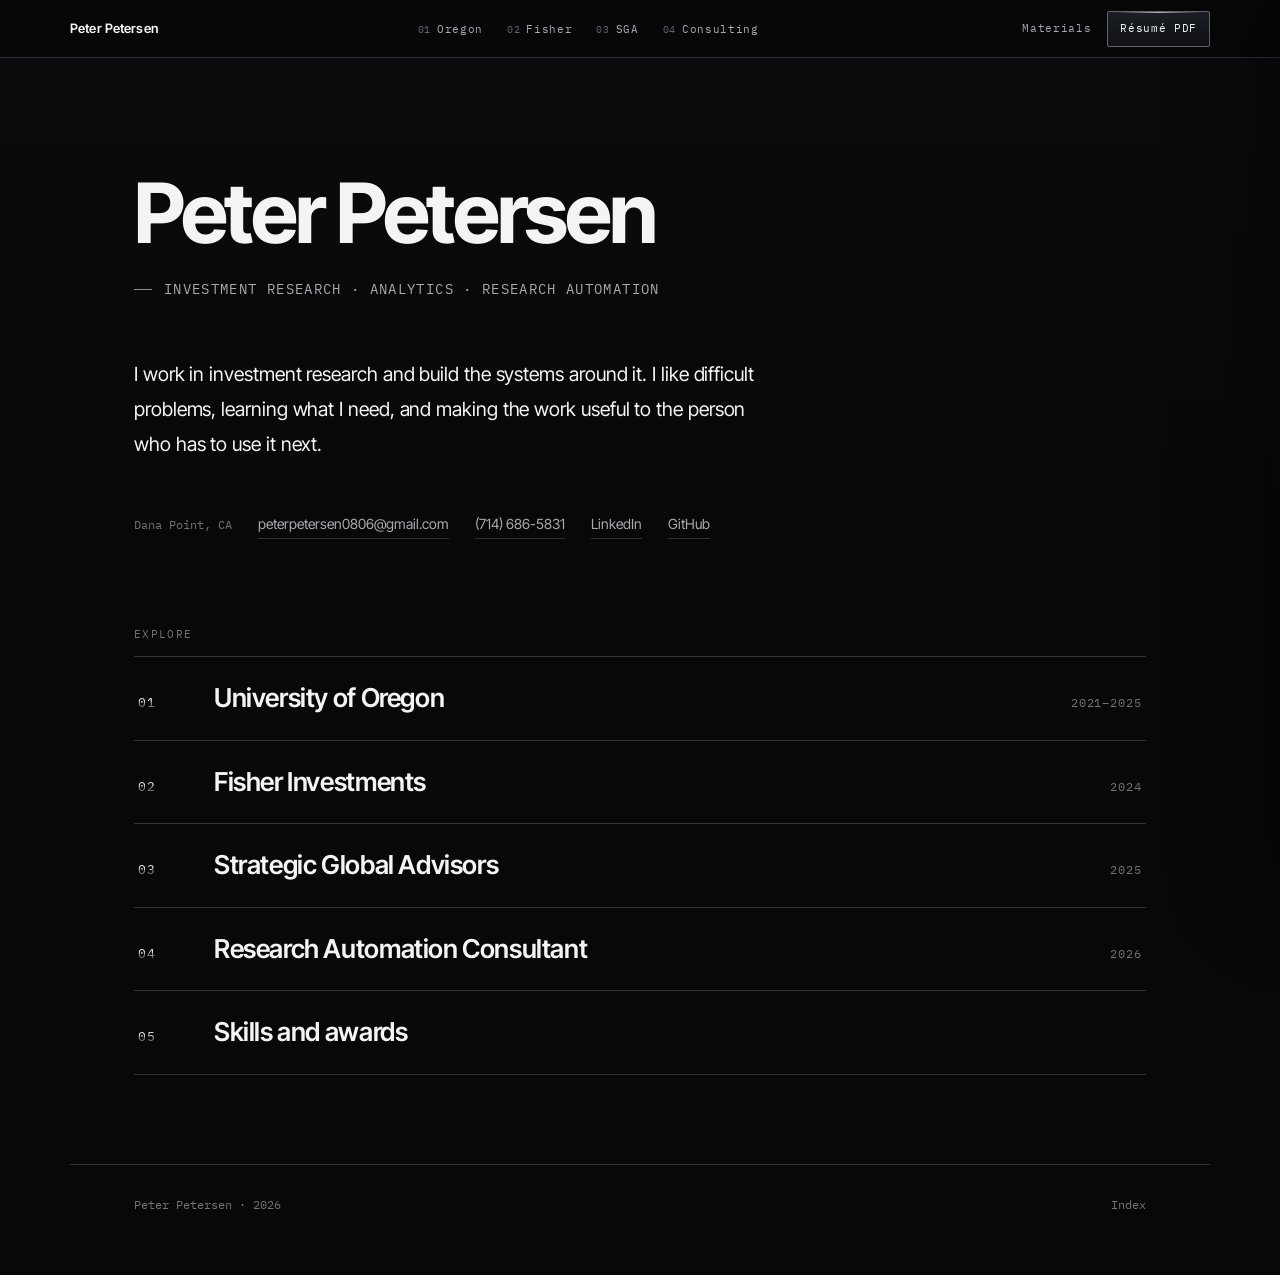
==== site/index.html @ aee50c54 "Publish public portfolio site with GitHub Pages deploy workflow Public repo contains only the served" ====
<!doctype html>
<html lang="en">
<head>
  <meta charset="utf-8">
  <meta name="viewport" content="width=device-width, initial-scale=1">
  <meta name="color-scheme" content="dark">
  <meta name="description" content="Investment research, analytics, and research automation.">
  <meta property="og:title" content="Peter Petersen · Résumé &amp; Portfolio">
  <meta property="og:description" content="Investment research, analytics, and research automation.">
  <meta property="og:type" content="website">
  <link rel="icon" href="data:image/svg+xml,%3Csvg xmlns='http://www.w3.org/2000/svg' viewBox='0 0 32 32'%3E%3Crect width='32' height='32' rx='6' fill='%23070809'/%3E%3Crect x='0' y='0' width='32' height='1' fill='%23e9ecef' opacity='.55'/%3E%3Ctext x='16' y='21.5' font-family='Helvetica,Arial,sans-serif' font-size='13' font-weight='700' letter-spacing='.5' fill='%23e9ecef' text-anchor='middle'%3EPP%3C/text%3E%3C/svg%3E">
  <title>Peter Petersen · Résumé &amp; Portfolio</title>
  <link rel="preload" href="assets/fonts/InterTight-400.ttf" as="font" type="font/ttf" crossorigin>
  <link rel="preload" href="assets/fonts/InterTight-700.ttf" as="font" type="font/ttf" crossorigin>
  <link rel="stylesheet" href="css/tokens.css?v=2.4">
  <link rel="stylesheet" href="css/base.css?v=2.4">
  <link rel="stylesheet" href="css/components.css?v=2.4">
  <link rel="stylesheet" href="css/responsive.css?v=2.4">
</head>
<body>
  <a class="skip-link" href="#main">Skip to content</a>

  <header class="site-header" id="siteHeader">
    <a class="site-header__name" href="#top" aria-label="Peter Petersen, back to top"><span class="label-full">Peter Petersen</span><span class="label-short" aria-hidden="true">PP</span></a>
    <nav class="site-nav" aria-label="Primary navigation" id="siteNav"></nav>
    <div class="site-header__actions">
      <button class="text-button nav-toggle" type="button" data-toggle-index aria-controls="siteNav" aria-expanded="false">Index</button>
      <button class="text-button" type="button" data-open-materials aria-controls="materialsDrawer" aria-expanded="false">Materials</button>
      <a class="chrome-button chrome-button--small" href="assets/docs/Peter_Petersen_Resume.pdf" download aria-label="Download résumé PDF"><span class="label-full">Résumé PDF</span><span class="label-short" aria-hidden="true">PDF</span></a>
    </div>
  </header>

  <main id="main">
    <section id="top" class="masthead" aria-labelledby="mastheadName"></section>
    <div id="chapters"></div>
    <section id="capabilities" class="resume-layer" aria-labelledby="capabilitiesTitle"></section>
  </main>

  <footer class="site-footer" id="siteFooter"></footer>

  <div class="drawer-scrim" id="drawerScrim" hidden></div>
  <aside class="materials-drawer" id="materialsDrawer" role="dialog" aria-modal="true" aria-labelledby="materialsTitle" aria-hidden="true" inert>
    <div class="materials-drawer__top">
      <div>
        <p class="micro-label">Supplementary material</p>
        <h2 id="materialsTitle">Materials</h2>
      </div>
      <button class="icon-button" type="button" data-close-materials aria-label="Close materials">×</button>
    </div>
    <div class="materials-list" id="materialsList"></div>
  </aside>

  <dialog class="artifact-dialog" id="artifactDialog" aria-labelledby="artifactDialogTitle">
    <div class="artifact-dialog__top">
      <div>
        <p class="micro-label" id="artifactDialogType">Artifact</p>
        <h2 id="artifactDialogTitle">Artifact</h2>
      </div>
      <button class="icon-button" type="button" data-close-dialog aria-label="Close artifact">×</button>
    </div>
    <div class="artifact-dialog__body" id="artifactDialogBody"></div>
  </dialog>

  <noscript>
    <div class="noscript">This site uses JavaScript to load its content and open the supplementary material.</div>
  </noscript>

  <script src="js/app.js?v=2.4" defer></script>
</body>
</html>
---- site/css/tokens.css ----
@font-face {
  font-family: "Inter Tight";
  src: url("../assets/fonts/InterTight-400.ttf") format("truetype");
  font-weight: 400;
  font-style: normal;
  font-display: swap;
}
@font-face {
  font-family: "Inter Tight";
  src: url("../assets/fonts/InterTight-600.ttf") format("truetype");
  font-weight: 600;
  font-style: normal;
  font-display: swap;
}
@font-face {
  font-family: "Inter Tight";
  src: url("../assets/fonts/InterTight-700.ttf") format("truetype");
  font-weight: 700;
  font-style: normal;
  font-display: swap;
}
@font-face {
  font-family: "IBM Plex Mono";
  src: url("../assets/fonts/PlexMono-400.ttf") format("truetype");
  font-weight: 400;
  font-style: normal;
  font-display: swap;
}

:root {
  --bg: #070809;
  --surface-1: #111317;
  --surface-2: #181b1f;
  --surface-3: #20242a;
  --text-1: #f3f4f5;
  --text-2: #a7abb0;
  --text-3: #6f747a;
  --rule: #30343a;
  --rule-soft: #202329;
  --metal: #60656c;
  --chrome: #e9ecef;
  --chrome-grad: linear-gradient(180deg, #aeb3ba 0%, #f5f7f9 34%, #8e939b 58%, #565b62 100%);
  --shadow: 0 24px 80px rgba(0, 0, 0, 0.48);
  --sans: "Inter Tight", -apple-system, BlinkMacSystemFont, "Segoe UI", sans-serif;
  --mono: "IBM Plex Mono", ui-monospace, SFMono-Regular, Consolas, monospace;
  --max: 1140px;
  --pad: clamp(22px, 5vw, 72px);
  --radius: 3px;
  --measure: 62ch;
}
---- site/css/base.css ----
* { box-sizing: border-box; }
html { scroll-behavior: smooth; background: var(--bg); }
[hidden] { display: none !important; }
body {
  margin: 0;
  background:
    linear-gradient(180deg, #0a0b0d 0, var(--bg) 520px),
    var(--bg);
  color: var(--text-2);
  font-family: var(--sans);
  line-height: 1.6;
  -webkit-font-smoothing: antialiased;
}
body.drawer-open { overflow: hidden; }
button, a { font: inherit; }
a { color: inherit; }
img { max-width: 100%; }
button { color: inherit; }
::selection { background: rgba(233,236,239,.22); color: var(--text-1); }

.skip-link {
  position: fixed;
  left: 16px;
  top: 12px;
  z-index: 1000;
  transform: translateY(-180%);
  background: var(--text-1);
  color: var(--bg);
  padding: 9px 13px;
  border-radius: 2px;
}
.skip-link:focus { transform: none; }

.micro-label {
  margin: 0 0 8px;
  color: var(--text-3);
  font: 400 11px/1.4 var(--mono);
  letter-spacing: .12em;
  text-transform: uppercase;
}

.noscript {
  position: fixed;
  inset: auto 20px 20px;
  z-index: 999;
  padding: 14px 18px;
  border: 1px solid var(--rule);
  background: var(--surface-2);
  color: var(--text-1);
}

.reveal {
  opacity: 0;
  transform: translateY(8px);
  transition: opacity 420ms ease, transform 420ms ease;
}
.reveal.is-visible { opacity: 1; transform: none; }

:focus-visible {
  outline: 2px solid var(--chrome);
  outline-offset: 4px;
}
---- site/css/components.css ----
/* Header */
.site-header {
  position: sticky;
  top: 0;
  z-index: 100;
  min-height: 58px;
  display: grid;
  grid-template-columns: auto 1fr auto;
  align-items: center;
  gap: 24px;
  padding: 10px max(18px, calc((100vw - var(--max)) / 2));
  border-bottom: 1px solid rgba(48,52,58,.9);
  background: rgba(7,8,9,.86);
  backdrop-filter: blur(18px);
}
.site-header__name {
  text-decoration: none;
  color: var(--text-1);
  font: 600 13px/1 var(--sans);
  letter-spacing: .01em;
}
.site-header__name .label-short { font: 400 11px/1 var(--mono); letter-spacing: .18em; }
.site-nav { display: flex; align-items: center; justify-content: center; gap: 4px; }
.site-nav a {
  position: relative;
  display: flex;
  align-items: baseline;
  gap: 6px;
  padding: 10px 10px 9px;
  text-decoration: none;
  color: var(--text-2);
  font: 400 11px/1 var(--mono);
  letter-spacing: .06em;
  white-space: nowrap;
  transition: color 180ms ease;
}
.site-nav a::after {
  content: "";
  position: absolute;
  left: 10px; right: 10px; bottom: 0;
  height: 1px;
  background: var(--chrome);
  opacity: 0;
  transform: scaleX(.4);
  transition: opacity 180ms ease, transform 180ms ease;
}
.site-nav__index { color: var(--metal); font-size: 10px; }
.site-nav a:hover { color: var(--text-1); }
.site-nav a:hover::after { opacity: .45; transform: none; }
.site-nav a[aria-current="true"] { color: var(--text-1); }
.site-nav a[aria-current="true"]::after { opacity: 1; transform: none; }
.site-nav a[aria-current="true"] .site-nav__index { color: var(--chrome); }
.nav-toggle { display: none; }
.site-header__actions { display: flex; align-items: center; gap: 12px; }
.text-button, .icon-button {
  border: 0;
  background: transparent;
  cursor: pointer;
}
.text-button {
  padding: 8px 4px;
  color: var(--text-2);
  font: 400 11px/1 var(--mono);
  letter-spacing: .06em;
}
.text-button:hover { color: var(--text-1); }
.icon-button {
  width: 38px; height: 38px;
  display: inline-grid; place-items: center;
  border: 1px solid var(--rule);
  border-radius: 2px;
  color: var(--text-1);
  font-size: 22px;
}

/* The one strong control on the page. Everything else is a quiet text action. */
.chrome-button {
  position: relative;
  display: inline-flex;
  align-items: center;
  justify-content: center;
  gap: 10px;
  min-height: 44px;
  padding: 11px 18px;
  border: 1px solid var(--metal);
  border-radius: 2px;
  background: linear-gradient(180deg, #1b1e22, #101215);
  color: var(--text-1);
  text-decoration: none;
  font: 400 11px/1.2 var(--mono);
  letter-spacing: .06em;
  cursor: pointer;
  transition: border-color 180ms ease, background 180ms ease;
}
.chrome-button::before {
  content: "";
  position: absolute;
  left: 8%; right: 8%; top: 0;
  height: 1px;
  background: linear-gradient(90deg, transparent, rgba(233,236,239,.7), transparent);
}
.chrome-button:hover {
  border-color: var(--chrome);
  background: linear-gradient(180deg, #24282d, #111317);
}
.chrome-button--small { min-height: 36px; padding: 8px 12px; }
.label-short { display: none; }

/* Quiet text action: label, precise underline, nothing else. */
.text-action {
  display: inline-flex;
  align-items: baseline;
  gap: 8px;
  padding: 6px 0;
  border: 0;
  background: transparent;
  color: var(--text-2);
  text-decoration: none;
  font: 400 13px/1.4 var(--mono);
  cursor: pointer;
  border-bottom: 1px solid var(--rule);
  transition: color 180ms ease, border-color 180ms ease;
}
.text-action:hover, .text-action:focus-visible { color: var(--text-1); border-color: var(--chrome); }
.text-action span:last-child { color: var(--text-3); font-size: 11px; }
.text-action:hover span:last-child { color: var(--text-2); }

/* Masthead */
.masthead {
  max-width: var(--max);
  margin: 0 auto;
  padding: clamp(72px, 9vw, 128px) var(--pad) clamp(60px, 7vw, 98px);
  scroll-margin-top: 78px;
}
.masthead h1 {
  margin: 0;
  color: var(--text-1);
  font-size: clamp(44px, 6.5vw, 84px);
  line-height: .96;
  font-weight: 700;
  letter-spacing: -.04em;
}
.masthead__role {
  margin: 26px 0 0;
  color: var(--text-2);
  font: 400 clamp(12px, 1.1vw, 13.5px)/1.6 var(--mono);
  letter-spacing: .1em;
  text-transform: uppercase;
}
.masthead__role::before {
  content: "";
  display: inline-block;
  width: 18px;
  height: 1px;
  margin-right: 12px;
  vertical-align: 4px;
  background: var(--chrome-grad);
  opacity: .8;
}
.masthead__about {
  margin: clamp(36px, 4.5vw, 56px) 0 0;
  max-width: 33em;
  color: var(--text-1);
  font-size: clamp(17.5px, 1.55vw, 19.5px);
  line-height: 1.8;
  letter-spacing: -.004em;
}
.masthead__contact {
  display: flex;
  flex-wrap: wrap;
  align-items: baseline;
  gap: 12px 26px;
  margin-top: clamp(38px, 4vw, 52px);
  color: var(--text-3);
  font-size: 14px;
}
.masthead__contact a {
  color: var(--text-2);
  text-decoration: none;
  border-bottom: 1px solid var(--rule);
  padding-bottom: 2px;
  transition: color 180ms ease, border-color 180ms ease;
}
.masthead__contact a:hover { color: var(--text-1); border-color: var(--chrome); }
.masthead__contact .contact-place { font: 400 12px/1.6 var(--mono); }

/* Landing index: the explore list on the landing view. Hairline rows in the
   ledger idiom, chrome numerals, no cards. */
.landing-index {
  margin-top: clamp(56px, 7vw, 88px);
}
.landing-index .micro-label { margin-bottom: 0; padding-bottom: 14px; }
.landing-index__row {
  display: grid;
  grid-template-columns: 58px 1fr auto;
  align-items: baseline;
  gap: 18px;
  padding: 20px 4px;
  border-top: 1px solid var(--rule);
  text-decoration: none;
  color: var(--text-2);
  transition: color 180ms ease;
}
.landing-index__row:last-child { border-bottom: 1px solid var(--rule); }
.landing-index__num {
  font: 400 13px/1 var(--mono);
  letter-spacing: .08em;
  background: var(--chrome-grad);
  -webkit-background-clip: text;
  background-clip: text;
  color: transparent;
}
.landing-index__title {
  color: var(--text-1);
  font-size: clamp(19px, 2.2vw, 26px);
  font-weight: 600;
  letter-spacing: -.015em;
  border-bottom: 1px solid transparent;
  transition: border-color 180ms ease;
  justify-self: start;
}
.landing-index__meta {
  font: 400 11.5px/1.6 var(--mono);
  color: var(--text-3);
  letter-spacing: .08em;
}
.landing-index__row:hover .landing-index__title,
.landing-index__row:focus-visible .landing-index__title { border-color: var(--chrome); }

/* Chapter footer actions on each explored view: back to index, on to the next. */
.chapter-next {
  display: flex;
  justify-content: space-between;
  align-items: baseline;
  gap: 18px;
  margin-top: clamp(40px, 5vw, 64px);
  padding-top: 22px;
  border-top: 1px solid var(--rule-soft);
}

/* Chapters: one continuous record. A hairline and a chrome numeral mark each
   turn of the chronology; no boxes. */
.chapter {
  max-width: var(--max);
  margin: 0 auto;
  padding: clamp(56px, 8vw, 104px) var(--pad) clamp(56px, 8vw, 110px);
  position: relative;
  scroll-margin-top: 76px;
}
.chapter::before {
  content: "";
  position: absolute;
  top: 0;
  left: var(--pad);
  right: var(--pad);
  height: 1px;
  background: linear-gradient(90deg, rgba(233,236,239,.3), var(--rule-soft) 30%, var(--rule-soft));
}
.chapter-heading {
  display: grid;
  grid-template-columns: 96px 1fr;
  gap: 28px;
  align-items: baseline;
  margin-bottom: clamp(36px, 5vw, 54px);
}
.chapter-heading__number {
  font-size: 44px;
  line-height: 1;
  font-weight: 700;
  letter-spacing: -.06em;
  background: var(--chrome-grad);
  -webkit-background-clip: text;
  background-clip: text;
  color: transparent;
}
.chapter-heading h2 {
  margin: 0;
  color: var(--text-1);
  font-size: clamp(28px, 3.6vw, 46px);
  line-height: 1.02;
  font-weight: 700;
  letter-spacing: -.03em;
}
.chapter-heading__meta {
  margin: 12px 0 0;
  color: var(--text-3);
  font: 400 12px/1.7 var(--mono);
  letter-spacing: .04em;
}
.chapter-content { padding-left: 124px; }
.chapter-facts {
  display: flex;
  flex-wrap: wrap;
  gap: 8px 24px;
  margin: 0 0 clamp(30px, 4vw, 44px);
  color: var(--text-2);
  font: 400 12.5px/1.7 var(--mono);
}
.chapter-grid {
  display: grid;
  grid-template-columns: minmax(0, 1fr) auto;
  gap: clamp(38px, 6vw, 84px);
  align-items: start;
}
.chapter-grid--reverse {
  grid-template-columns: auto minmax(0, 1fr);
}
.chapter-grid--reverse .chapter-key { grid-column: 1; grid-row: 1; }
.chapter-grid--reverse .chapter-copy { grid-column: 2; grid-row: 1; }
.chapter-grid > *, .resume-grid > *, .system-entry > *, .context-row > * { min-width: 0; }
.chapter-narrative {
  margin: 0;
  max-width: var(--measure);
  color: var(--text-1);
  font-size: clamp(16.5px, 1.5vw, 18.5px);
  line-height: 1.8;
  letter-spacing: -.004em;
}
.chapter-narrative + .chapter-narrative { margin-top: 1.4em; }
.role-line {
  margin: 0 0 26px;
  color: var(--text-1);
  font-size: 17.5px;
  font-weight: 600;
}
.role-line span {
  display: block;
  margin-top: 7px;
  color: var(--text-3);
  font: 400 12px/1.5 var(--mono);
  letter-spacing: .04em;
}
.fact-list { list-style: none; margin: 0; padding: 0; max-width: var(--measure); }
.fact-list li {
  position: relative;
  padding: 14px 0 14px 22px;
  border-bottom: 1px solid var(--rule-soft);
  color: var(--text-1);
  font-size: 15.5px;
  line-height: 1.7;
}
.fact-list li:last-child { border-bottom: 0; }
.fact-list li::before { content: ""; position: absolute; left: 0; top: 26px; width: 10px; height: 1px; background: linear-gradient(90deg, #aeb3ba, #565b62); }
.result-statement {
  margin: 28px 0 0;
  padding-top: 24px;
  border-top: 1px solid var(--rule);
  max-width: var(--measure);
  color: var(--text-1);
  font-size: 18px;
  line-height: 1.7;
}
.artifact-actions { display: flex; flex-wrap: wrap; gap: 8px 28px; margin-top: 30px; }

/* Oregon threshold: the landscape sets the scene, quietly, in its own color. */
.scene-frame {
  display: block;
  width: 100%;
  padding: 0;
  border: 0;
  background: transparent;
  cursor: zoom-in;
  margin: 0 0 clamp(34px, 5vw, 50px);
}
.scene-frame img {
  display: block;
  width: 100%;
  height: clamp(220px, 30vw, 340px);
  object-fit: cover;
  box-shadow: inset 0 1px 0 rgba(233,236,239,.14);
}
.scene-frame figcaption, .frame-caption {
  display: block;
  margin-top: 10px;
  color: var(--text-3);
  font: 400 11.5px/1.6 var(--mono);
  text-align: left;
}

/* Photographs: clean documentary frames. Scale and crop vary by chapter;
   the treatment (plain frame, hairline highlight) is shared. */
.chapter-key { position: relative; }
.chapter-key__button {
  display: inline-block;
  max-width: 100%;
  padding: 0;
  border: 0;
  background: transparent;
  color: inherit;
  cursor: zoom-in;
  text-align: left;
}
.chapter-key__frame {
  display: block;
  position: relative;
  overflow: hidden;
}
.chapter-key__frame::after {
  content: "";
  position: absolute;
  inset: 0;
  box-shadow: inset 0 0 0 1px rgba(233,236,239,.1);
  pointer-events: none;
}
.chapter-key__frame img {
  display: block;
  width: 100%;
  height: 100%;
  object-fit: cover;
  object-position: 50% 50%;
  transition: transform 300ms ease;
}
.chapter-key__button:hover img, .chapter-key__button:focus-visible img { transform: scale(1.015); }
.chapter-key--uo .chapter-key__frame { width: clamp(250px, 24vw, 330px); aspect-ratio: 4 / 5; }
.chapter-key--fisher .chapter-key__frame { width: clamp(220px, 20vw, 270px); aspect-ratio: 3 / 4.4; }
.chapter-key--sga .chapter-key__frame { width: clamp(260px, 24vw, 340px); aspect-ratio: 4 / 5; }
.chapter-key .frame-caption { max-width: 330px; }
.chapter-key__zoom {
  position: absolute;
  z-index: 2;
  top: 12px; right: 12px;
  padding: 4px 8px;
  border: 1px solid var(--rule);
  border-radius: 2px;
  background: rgba(7,8,9,.72);
  color: var(--text-2);
  font: 400 10px/1 var(--mono);
  letter-spacing: .06em;
  opacity: 0;
  transition: opacity 180ms ease, color 180ms ease, border-color 180ms ease;
}
.chapter-key__button:hover .chapter-key__zoom,
.chapter-key__button:focus-visible .chapter-key__zoom {
  opacity: 1;
  color: var(--text-1);
  border-color: var(--chrome);
}

/* Fisher: presence and result are two kinds of evidence. The leaderboard is a
   small inline record beside the result, still one click from the full frame. */
.inline-record {
  display: inline-block;
  margin-top: 22px;
  padding: 0;
  border: 0;
  background: transparent;
  cursor: zoom-in;
  text-align: left;
}
.inline-record img {
  display: block;
  width: min(100%, 300px);
  height: auto;
  box-shadow: inset 0 0 0 1px rgba(233,236,239,.1);
}
.inline-record .frame-caption { margin-top: 8px; }

.context-rows { margin-top: clamp(38px, 5vw, 54px); border-top: 1px solid var(--rule); max-width: var(--measure); }
.context-row { display: grid; grid-template-columns: minmax(200px, 260px) 1fr; gap: 28px; padding: 20px 0; border-bottom: 1px solid var(--rule-soft); }
.context-row:last-child { border-bottom: 0; }
.context-row h3 { margin: 0; color: var(--text-1); font-size: 15px; font-weight: 600; }
.context-row h3 span { display: block; margin-top: 5px; color: var(--text-3); font: 400 11.5px/1.5 var(--mono); letter-spacing: .02em; }
.context-row p { margin: 0; color: var(--text-2); font-size: 14.5px; line-height: 1.7; }
.graduation-line { margin: clamp(38px, 5vw, 52px) 0 0; color: var(--text-2); font: 400 12.5px/1.5 var(--mono); letter-spacing: .1em; text-transform: uppercase; }
.graduation-line strong { color: var(--text-1); font-weight: 400; }

/* Consulting systems: a work ledger, not a product-card grid. */
.system-ledger {
  margin-top: clamp(34px, 4.5vw, 48px);
  border-top: 1px solid var(--rule);
}
.system-entry {
  display: grid;
  grid-template-columns: 48px minmax(230px, .8fr) minmax(0, 1.35fr);
  gap: clamp(22px, 3vw, 38px);
  align-items: start;
  padding: 24px 0 26px;
  border-bottom: 1px solid var(--rule-soft);
}
.system-entry__index {
  padding-top: 2px;
  color: var(--metal);
  font: 400 11px/1.5 var(--mono);
  letter-spacing: .08em;
}
.system-entry__name strong {
  display: block;
  color: var(--text-1);
  font-size: 15.5px;
  font-weight: 600;
}
.system-flow {
  display: block;
  margin: 8px 0 0;
  color: var(--text-3);
  font: 400 11px/1.7 var(--mono);
  letter-spacing: .02em;
}
.system-flow:empty { display: none; }
.system-entry > p {
  margin: 0;
  color: var(--text-2);
  font-size: 14.5px;
  line-height: 1.75;
}

/* System summaries dialog */

/* Reference: tools stated, not performed. */
.resume-layer {
  max-width: var(--max);
  margin: 0 auto;
  padding: clamp(56px, 8vw, 104px) var(--pad) clamp(64px, 8vw, 110px);
  position: relative;
  scroll-margin-top: 76px;
}
.resume-layer::before {
  content: "";
  position: absolute;
  top: 0;
  left: var(--pad);
  right: var(--pad);
  height: 1px;
  background: linear-gradient(90deg, rgba(233,236,239,.3), var(--rule-soft) 30%, var(--rule-soft));
}
.resume-layer h2 { margin: 0; color: var(--text-1); font-size: clamp(26px, 3.2vw, 38px); line-height: 1.05; font-weight: 700; letter-spacing: -.03em; }
.reference-body { padding-left: 124px; }
.skill-rows { margin-top: clamp(30px, 4vw, 42px); border-top: 1px solid var(--rule); }
.skill-row { display: grid; grid-template-columns: minmax(140px, 200px) 1fr; gap: 28px; padding: 18px 0; border-bottom: 1px solid var(--rule-soft); }
.skill-row h3 { margin: 0; color: var(--text-3); font: 400 12px/1.7 var(--mono); letter-spacing: .08em; text-transform: uppercase; }
.skill-row p { margin: 0; color: var(--text-1); font-size: 15px; line-height: 1.8; }
.awards-block { margin-top: clamp(38px, 5vw, 54px); }
.plain-list { list-style: none; margin: 0; padding: 0; max-width: var(--measure); }
.plain-list li { padding: 12px 0; border-bottom: 1px solid var(--rule-soft); color: var(--text-1); font-size: 15px; line-height: 1.6; }
.plain-list li:last-child { border-bottom: 0; }
.section-label { margin: 0 0 10px; color: var(--text-3); font: 400 11.5px/1.4 var(--mono); letter-spacing: .1em; text-transform: uppercase; }
.section-label::before {
  content: "";
  display: inline-block;
  width: 14px; height: 1px;
  margin-right: 9px;
  vertical-align: 3px;
  background: var(--chrome-grad);
}

/* Closing strip: reachable, working, continuing. */
.closing-strip {
  margin-top: clamp(48px, 6vw, 72px);
  padding-top: clamp(28px, 4vw, 40px);
  border-top: 1px solid var(--rule);
  display: flex;
  flex-wrap: wrap;
  align-items: center;
  justify-content: space-between;
  gap: 20px 32px;
}
.closing-strip__contact { display: flex; flex-wrap: wrap; align-items: baseline; gap: 10px 24px; color: var(--text-3); font-size: 14px; }
.closing-strip__contact a { color: var(--text-2); text-decoration: none; border-bottom: 1px solid var(--rule); padding-bottom: 2px; transition: color 180ms ease, border-color 180ms ease; }
.closing-strip__contact a:hover { color: var(--text-1); border-color: var(--chrome); }
.closing-strip__actions { display: flex; flex-wrap: wrap; align-items: center; gap: 12px 24px; }

/* Drawer */
.drawer-scrim { position: fixed; inset: 0; z-index: 180; background: rgba(0,0,0,.65); backdrop-filter: blur(4px); }
.materials-drawer {
  position: fixed;
  z-index: 190;
  top: 0; right: 0; bottom: 0;
  width: min(430px, 92vw);
  padding: 28px 32px;
  border-left: 1px solid var(--rule);
  background: rgba(13,14,17,.98);
  box-shadow: -30px 0 80px rgba(0,0,0,.45);
  transform: translateX(102%);
  transition: transform 240ms ease;
  overflow-y: auto;
}
.materials-drawer[aria-hidden="false"] { transform: none; }
.materials-drawer__top { display: flex; justify-content: space-between; align-items: start; gap: 20px; padding-bottom: 22px; border-bottom: 1px solid var(--rule); }
.materials-drawer h2 { margin: 0; color: var(--text-1); font-size: 28px; font-weight: 700; letter-spacing: -.02em; }
.materials-list { display: block; margin-top: 8px; }
.material-button {
  display: flex;
  width: 100%;
  align-items: baseline;
  justify-content: space-between;
  gap: 16px;
  min-height: 52px;
  padding: 16px 2px;
  border: 0;
  border-bottom: 1px solid var(--rule-soft);
  background: transparent;
  color: var(--text-1);
  text-decoration: none;
  text-align: left;
  font-size: 15px;
  cursor: pointer;
  transition: color 180ms ease;
}
.material-button span:last-child { color: var(--text-3); font: 400 11.5px/1.4 var(--mono); }
.material-button:hover { color: var(--chrome); }
.material-button:hover span:last-child { color: var(--text-2); }

/* Dialog */
.artifact-dialog {
  width: min(1080px, calc(100vw - 34px));
  max-height: calc(100vh - 34px);
  padding: 0;
  border: 1px solid var(--rule);
  border-radius: var(--radius);
  background: var(--surface-1);
  color: var(--text-2);
  box-shadow: var(--shadow);
}
.artifact-dialog::backdrop { background: rgba(0,0,0,.78); backdrop-filter: blur(7px); }
.artifact-dialog__top { position: sticky; top: 0; z-index: 2; display: flex; justify-content: space-between; align-items: start; gap: 20px; padding: 22px 24px; border-bottom: 1px solid var(--rule); background: rgba(17,19,23,.96); }
.artifact-dialog h2 { margin: 0; color: var(--text-1); font-size: 22px; font-weight: 600; }
.artifact-dialog__body { padding: 24px; }
.artifact-dialog__body img { width: auto; max-width: 100%; max-height: calc(100vh - 190px); object-fit: contain; display: block; margin: 0 auto; background: var(--bg); }
.dialog-caption { margin: 14px 0 0; color: var(--text-3); font: 400 11.5px/1.6 var(--mono); }

/* Footer */
.site-footer {
  max-width: var(--max);
  margin: 0 auto;
  padding: 30px var(--pad) 60px;
  border-top: 1px solid var(--rule);
  display: flex;
  justify-content: space-between;
  gap: 24px;
  color: var(--text-3);
  font: 400 11.5px/1.7 var(--mono);
}
.site-footer a { text-decoration: none; }
.site-footer a:hover { color: var(--text-1); }
---- site/css/responsive.css ----
@media (max-width: 980px) {
  /* The nav goes out of flow below this width, so the header switches to flex
     rather than leaving an empty grid track that the actions stretch into. */
  .site-header { display: flex; align-items: center; justify-content: space-between; }
  .site-header__actions { flex: 0 0 auto; }
  .nav-toggle { display: inline-block; }
  .nav-toggle[aria-expanded="true"] { color: var(--text-1); }
  .site-nav {
    position: absolute;
    left: 0; right: 0; top: 100%;
    z-index: 99;
    display: none;
    flex-direction: column;
    align-items: stretch;
    gap: 0;
    padding: 6px max(14px, calc((100vw - var(--max)) / 2)) 14px;
    border-bottom: 1px solid var(--rule);
    background: rgba(7,8,9,.97);
    backdrop-filter: blur(18px);
  }
  .site-header[data-index-open="true"] .site-nav { display: flex; }
  .site-nav a {
    padding: 15px 2px;
    gap: 12px;
    border-bottom: 1px solid rgba(48,52,58,.7);
    font-size: 12px;
  }
  .site-nav a:last-child { border-bottom: 0; }
  .site-nav a::after { left: 2px; right: auto; width: 22px; bottom: 8px; }

  .chapter-content, .reference-body { padding-left: 0; }
  .chapter-heading { grid-template-columns: 64px 1fr; gap: 20px; }
  .chapter-heading__number { font-size: 34px; }
  .chapter-grid,
  .chapter-grid--reverse { grid-template-columns: 1fr; gap: 40px; }
  .chapter-grid--reverse .chapter-copy { grid-column: 1; grid-row: 1; }
  .chapter-grid--reverse .chapter-key { grid-column: 1; grid-row: 2; }
  .chapter-key--uo .chapter-key__frame,
  .chapter-key--sga .chapter-key__frame { width: min(100%, 340px); }
  .chapter-key--fisher .chapter-key__frame { width: min(100%, 280px); }
  .system-entry {
    grid-template-columns: 40px minmax(0, 1fr);
    gap: 10px 18px;
  }
  .system-entry > p { grid-column: 2; }
  .context-row { grid-template-columns: 1fr; gap: 8px; }
}

@media (max-width: 720px) {
  :root { --pad: 22px; }
  .site-header { gap: 12px; padding: 9px 14px; }
  .site-header__name .label-full { display: none; }
  .site-header__name .label-short { display: inline; }
  .site-header__actions .chrome-button { padding: 8px 10px; }
  .site-header__actions .chrome-button .label-full { display: none; }
  .site-header__actions .chrome-button .label-short { display: inline; }

  .masthead { padding-top: 72px; padding-bottom: 52px; }
  .masthead h1 { font-size: clamp(42px, 13vw, 62px); }
  .masthead__about { font-size: 16.5px; line-height: 1.75; }
  .masthead__contact {
    display: grid;
    grid-template-columns: repeat(2, minmax(0, max-content));
    align-items: baseline;
    gap: 12px 24px;
  }
  .masthead__contact .contact-place,
  .masthead__contact .contact-email { grid-column: 1 / -1; }

  .chapter { padding-top: 48px; padding-bottom: 52px; }
  .chapter-heading { grid-template-columns: 1fr; gap: 10px; }
  .chapter-heading__number { font-size: 30px; }
  .chapter-facts { display: grid; gap: 7px; margin-bottom: 28px; }
  .chapter-narrative { font-size: 16px; line-height: 1.75; }
  .scene-frame img { height: clamp(180px, 42vw, 240px); }
  .chapter-key--uo .chapter-key__frame,
  .chapter-key--sga .chapter-key__frame,
  .chapter-key--fisher .chapter-key__frame { width: min(100%, 300px); }
  .inline-record img { width: min(100%, 300px); }
  .artifact-actions { gap: 4px 22px; }
  .text-action { min-height: 44px; align-items: center; }
  .system-entry { padding: 22px 0 24px; }
  .system-entry > p { font-size: 14.5px; }
  .skill-row { grid-template-columns: 1fr; gap: 6px; padding: 18px 0 20px; }
  .skill-row h3 { font-size: 11px; }
  .skill-row p { line-height: 1.7; }

  .closing-strip { flex-direction: column; align-items: flex-start; }
  .site-footer { flex-direction: column; }
  .artifact-dialog__body { padding: 14px; }
  .materials-drawer { padding: 22px 20px; }
}

@media (prefers-reduced-motion: reduce) {
  html { scroll-behavior: auto; }
  *, *::before, *::after { transition-duration: .01ms !important; animation-duration: .01ms !important; animation-iteration-count: 1 !important; }
  .reveal { opacity: 1; transform: none; }
  .chapter-key__button:hover img { transform: none; }
}

@media print {
  .site-header, .materials-drawer, .drawer-scrim, .artifact-dialog, .artifact-actions, .closing-strip__actions { display: none !important; }
  body { background: white; color: black; }
  .chapter { break-inside: avoid; }
}
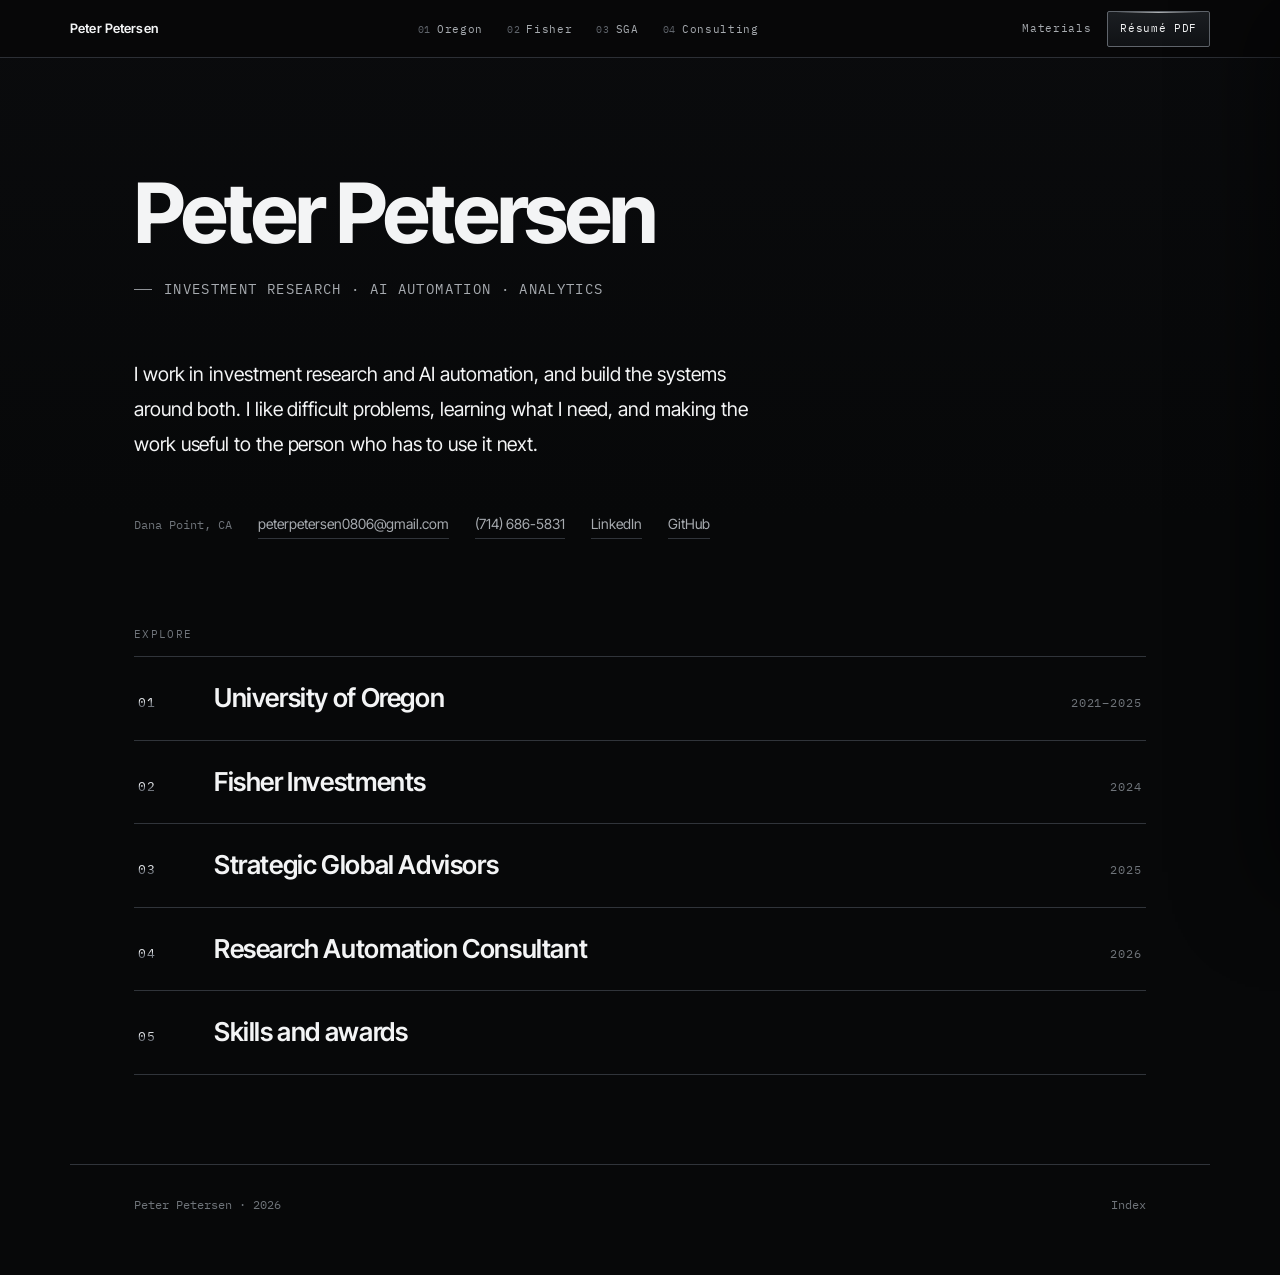
==== commit 205c60b7: "Rewrite Oregon chapter around coursework; add AI automation to intro Co-Authored-By: Claude Fable 5 " ====
--- a/site/index.html
+++ b/site/index.html
@@ -4,18 +4,22 @@
   <meta charset="utf-8">
   <meta name="viewport" content="width=device-width, initial-scale=1">
   <meta name="color-scheme" content="dark">
-  <meta name="description" content="Investment research, analytics, and research automation.">
+  <meta name="description" content="Investment research, AI automation, and analytics.">
   <meta property="og:title" content="Peter Petersen · Résumé &amp; Portfolio">
-  <meta property="og:description" content="Investment research, analytics, and research automation.">
+  <meta property="og:description" content="Investment research, AI automation, and analytics.">
   <meta property="og:type" content="website">
+  <meta property="og:url" content="https://ppetersen24.github.io/portfolio/">
+  <meta property="og:image" content="https://ppetersen24.github.io/portfolio/assets/images/uo-peterson-hall.jpg">
+  <meta name="twitter:card" content="summary">
+  <link rel="canonical" href="https://ppetersen24.github.io/portfolio/">
   <link rel="icon" href="data:image/svg+xml,%3Csvg xmlns='http://www.w3.org/2000/svg' viewBox='0 0 32 32'%3E%3Crect width='32' height='32' rx='6' fill='%23070809'/%3E%3Crect x='0' y='0' width='32' height='1' fill='%23e9ecef' opacity='.55'/%3E%3Ctext x='16' y='21.5' font-family='Helvetica,Arial,sans-serif' font-size='13' font-weight='700' letter-spacing='.5' fill='%23e9ecef' text-anchor='middle'%3EPP%3C/text%3E%3C/svg%3E">
   <title>Peter Petersen · Résumé &amp; Portfolio</title>
   <link rel="preload" href="assets/fonts/InterTight-400.ttf" as="font" type="font/ttf" crossorigin>
   <link rel="preload" href="assets/fonts/InterTight-700.ttf" as="font" type="font/ttf" crossorigin>
-  <link rel="stylesheet" href="css/tokens.css?v=2.4">
-  <link rel="stylesheet" href="css/base.css?v=2.4">
-  <link rel="stylesheet" href="css/components.css?v=2.4">
-  <link rel="stylesheet" href="css/responsive.css?v=2.4">
+  <link rel="stylesheet" href="css/tokens.css?v=2.5">
+  <link rel="stylesheet" href="css/base.css?v=2.5">
+  <link rel="stylesheet" href="css/components.css?v=2.5">
+  <link rel="stylesheet" href="css/responsive.css?v=2.5">
 </head>
 <body>
   <a class="skip-link" href="#main">Skip to content</a>
@@ -65,6 +69,6 @@
     <div class="noscript">This site uses JavaScript to load its content and open the supplementary material.</div>
   </noscript>
 
-  <script src="js/app.js?v=2.4" defer></script>
+  <script src="js/app.js?v=2.5" defer></script>
 </body>
 </html>
